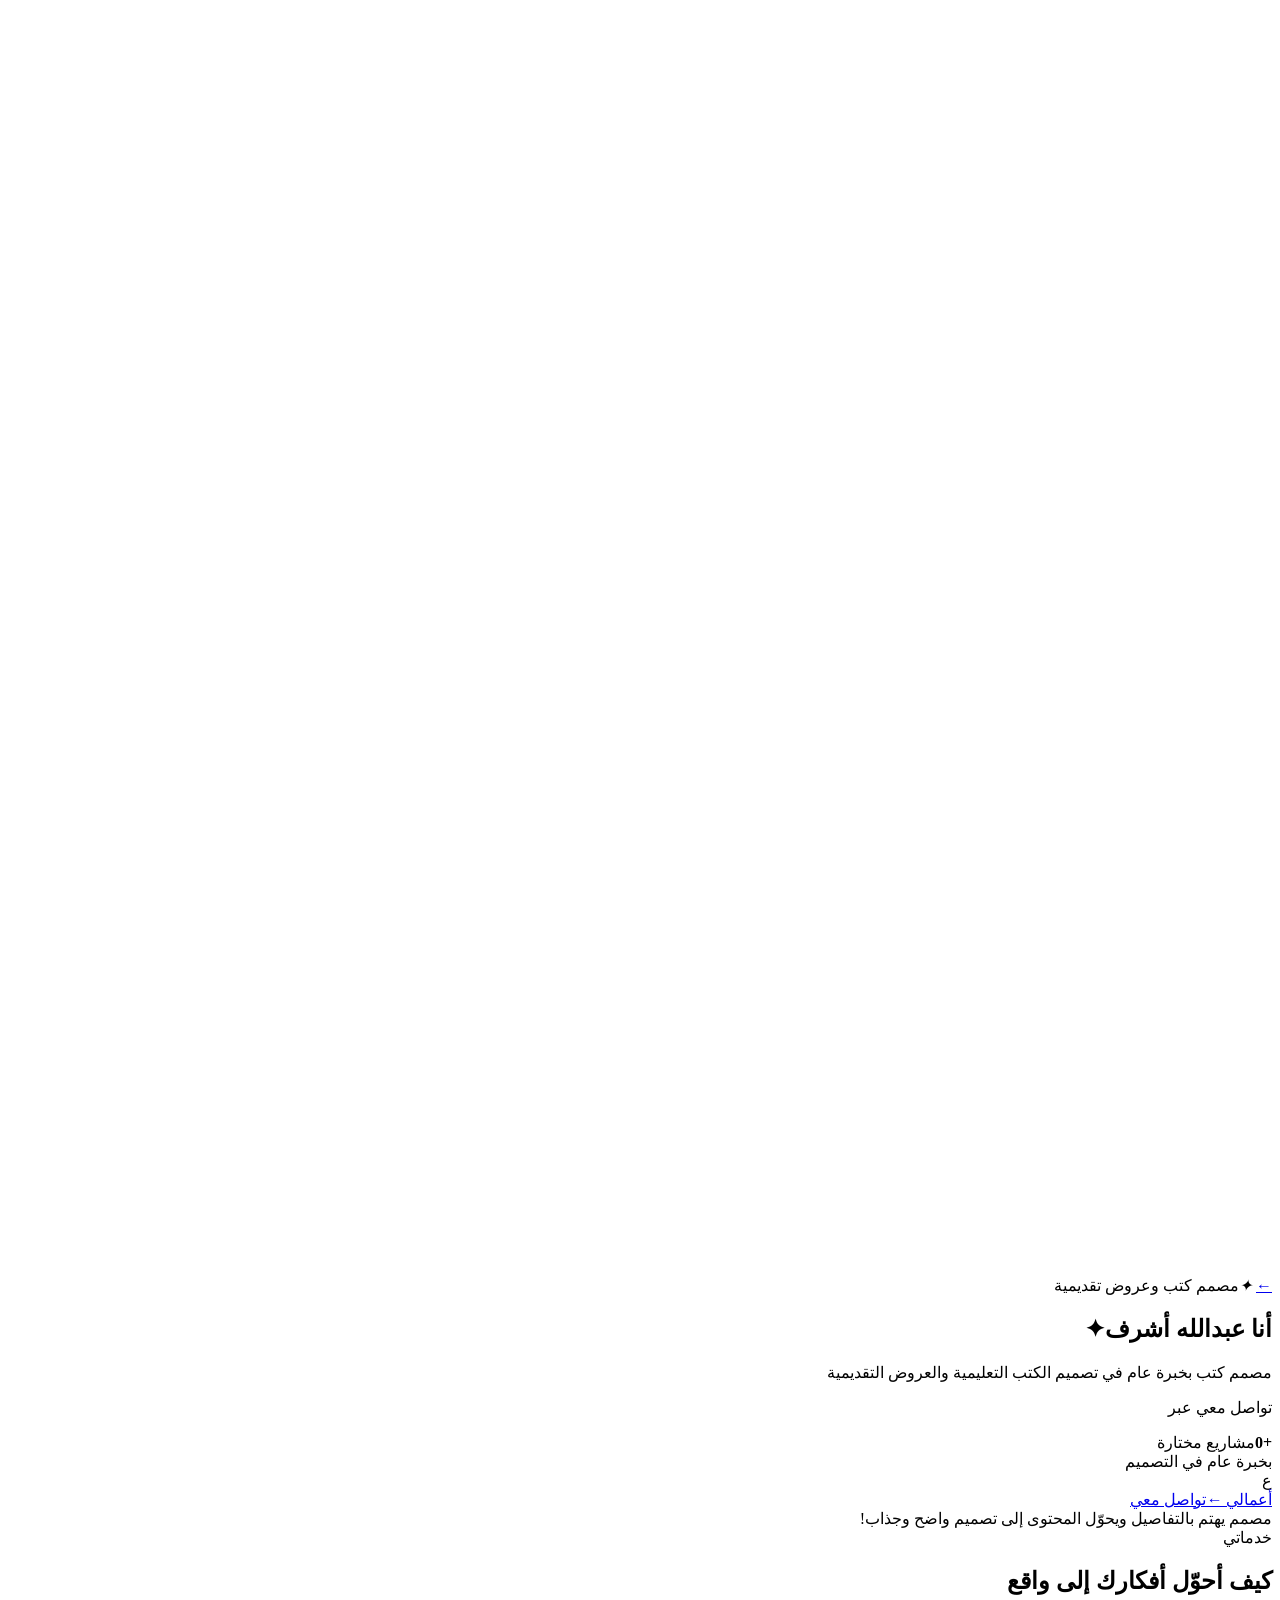
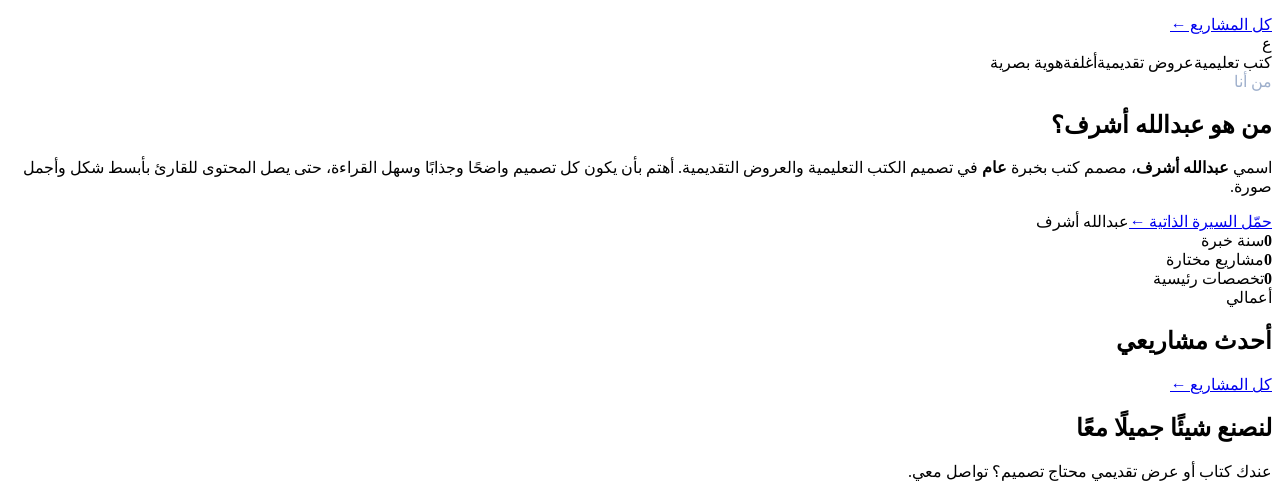
==== index.html @ 0f3d8033 "Add files via upload" ====
<!DOCTYPE html>
<html lang="ar" dir="rtl">
<head>
<meta charset="UTF-8">
<meta name="viewport" content="width=device-width, initial-scale=1, viewport-fit=cover">
<meta name="description" content="عبدالله أشرف — مصمم كتب تعليمية وعروض تقديمية. شاهد أعمالي وتواصل معي."><meta name="theme-color" content="#0a0f1e"><link rel="icon" href="data:image/svg+xml,%3Csvg xmlns=%27http://www.w3.org/2000/svg%27 viewBox=%270 0 100 100%27%3E%3Ccircle cx=%2750%27 cy=%2750%27 r=%2750%27 fill=%27%231f6feb%27/%3E%3Ctext x=%2750%27 y=%2766%27 font-size=%2750%27 text-anchor=%27middle%27 fill=%27white%27%3E%E2%9C%A6%3C/text%3E%3C/svg%3E">
<title>الرئيسية | عبدالله أشرف</title>
<link href="https://fonts.googleapis.com/css2?family=Cairo:wght@400;600;800;900&family=Aref+Ruqaa:wght@700&display=swap" rel="stylesheet">
<link rel="stylesheet" href="css/style.css">
</head>
<body>
<section class="hero">
  <a class="stamp" href="contact.html" aria-label="تواصل معي"><svg viewBox="0 0 120 120"><defs><path id="c" d="M60,60 m-47,0 a47,47 0 1,1 94,0 a47,47 0 1,1 -94,0"/></defs><text><textPath href="#c">تواصل معي ✦ تواصل معي ✦ تواصل معي ✦ تواصل معي ✦</textPath></text></svg><b>←</b></a>
  <span class="badge"><i>✦</i>مصمم كتب وعروض تقديمية</span>
  <h1>أنا <b>عبدالله أشرف</b><span class="spark">✦</span></h1>
  <p class="sub">مصمم كتب بخبرة عام في تصميم الكتب التعليمية والعروض التقديمية</p>
  <div class="stage reveal">
    <div class="side a"><div><p class="lbl">تواصل معي عبر</p><div class="socials" id="socials"></div></div><div class="proof"><b>+<span data-n="3">0</span></b><span>مشاريع مختارة<br>بخبرة عام في التصميم</span></div></div>
    <div class="photo-wrap"><div class="photo"><img src="images/profile.jpeg" alt="صورة عبدالله أشرف" onerror="this.style.display='none';this.nextElementSibling.style.display='grid'"><div class="ph">ع</div></div><div class="pair"><a class="btn" href="projects.html">أعمالي <i>←</i></a><a class="btn ghost" href="contact.html">تواصل معي</a></div></div>
    <div class="side b"><div class="quote">مصمم يهتم بالتفاصيل ويحوّل المحتوى إلى تصميم واضح وجذاب!</div><div class="tags" id="tags"></div></div>
  </div>
</section>
<div class="marquee"><div id="mq"></div></div>
<section class="sec" id="services">
  <div class="sec-head reveal"><div><span class="eyebrow"><span class="dots"></span>خدماتي</span><h2>كيف أحوّل <b>أفكارك</b> إلى واقع</h2></div><a class="btn dark" href="projects.html">كل المشاريع <i>←</i></a></div>
  <div class="svc reveal" id="svc"></div>
</section>
<div class="dark-sec" id="about"><div class="sec about-g">
  <div class="frame reveal"><div class="pic"><img src="images/profile.jpeg" alt="صورة عبدالله أشرف" onerror="this.style.display='none';this.nextElementSibling.style.display='grid'"><div class="ph">ع</div></div>
    <div class="float"><span style="--r:-8deg;left:4%;bottom:14%">كتب تعليمية</span><span style="--r:6deg;right:4%;bottom:30%;animation-delay:-1s">عروض تقديمية</span><span style="--r:-4deg;left:18%;bottom:3%;animation-delay:-2s">أغلفة</span><span style="--r:8deg;right:8%;bottom:8%;animation-delay:-3s">هوية بصرية</span></div></div>
  <div class="reveal"><span class="eyebrow" style="color:#9fb0cc"><span class="dots"></span>من أنا</span>
    <h2>من هو <b>عبدالله أشرف</b>؟</h2>
    <p>اسمي <b>عبدالله أشرف</b>، مصمم كتب بخبرة <b>عام</b> في تصميم الكتب التعليمية والعروض التقديمية. أهتم بأن يكون كل تصميم واضحًا وجذابًا وسهل القراءة، حتى يصل المحتوى للقارئ بأبسط شكل وأجمل صورة.</p>
    <div class="cvrow"><a class="btn" id="cv" href="cv.pdf" download>حمّل السيرة الذاتية <i>←</i></a><span class="sign">عبدالله أشرف</span></div>
    <div class="stats3"><div><b data-n="1">0</b><span>سنة خبرة</span></div><div><b data-n="3">0</b><span>مشاريع مختارة</span></div><div><b data-n="2">0</b><span>تخصصات رئيسية</span></div></div>
  </div></div></div>
<section class="sec" id="work">
  <div class="sec-head reveal"><div><span class="eyebrow"><span class="dots"></span>أعمالي</span><h2>أحدث <b>مشاريعي</b></h2></div></div>
  <div class="grid" id="projects" data-limit="3"></div>
  <div class="more"><a class="btn" href="projects.html">كل المشاريع <i>←</i></a></div>
</section>
<section class="sec contact reveal"><h2>لنصنع شيئًا <b>جميلًا</b> معًا</h2><p>عندك كتاب أو عرض تقديمي محتاج تصميم؟ تواصل معي.</p><div class="links" id="links"></div></section>
<script src="js/data.js"></script>
<script src="js/main.js"></script>
</body>
</html>
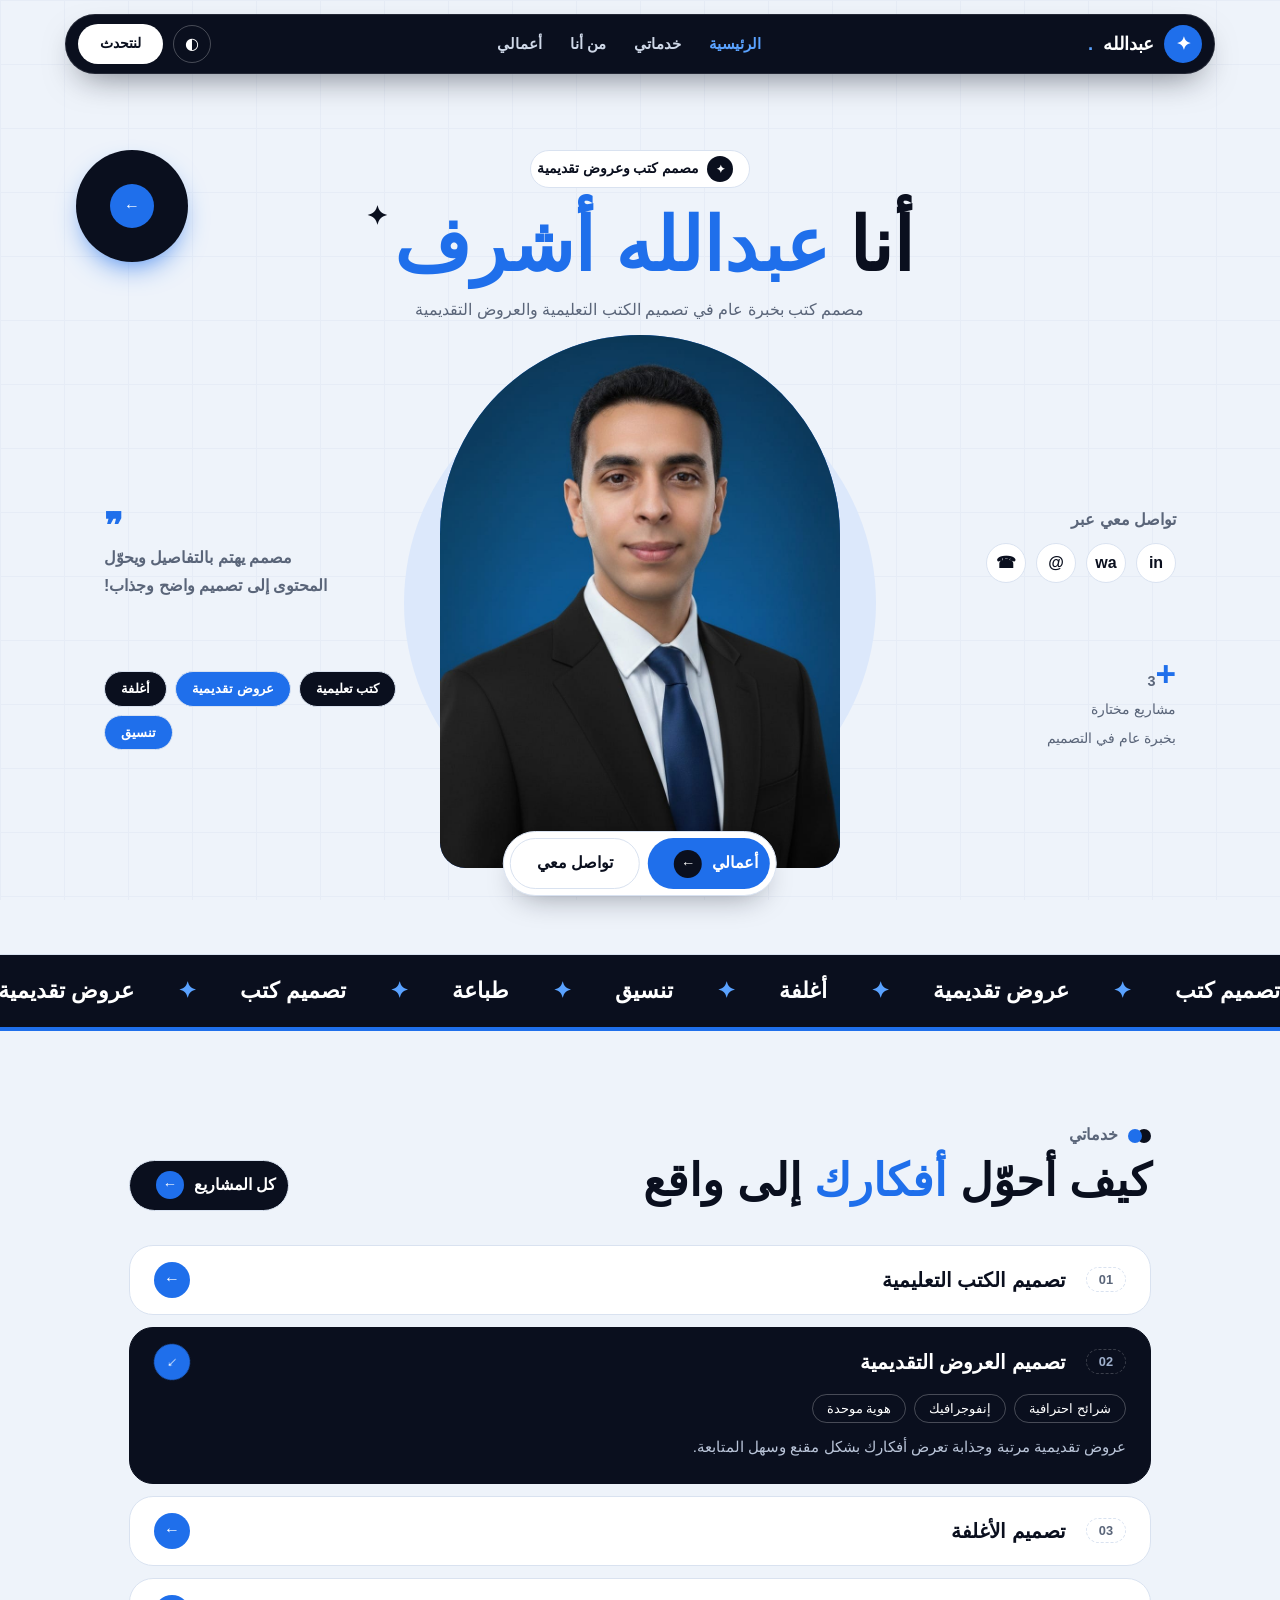
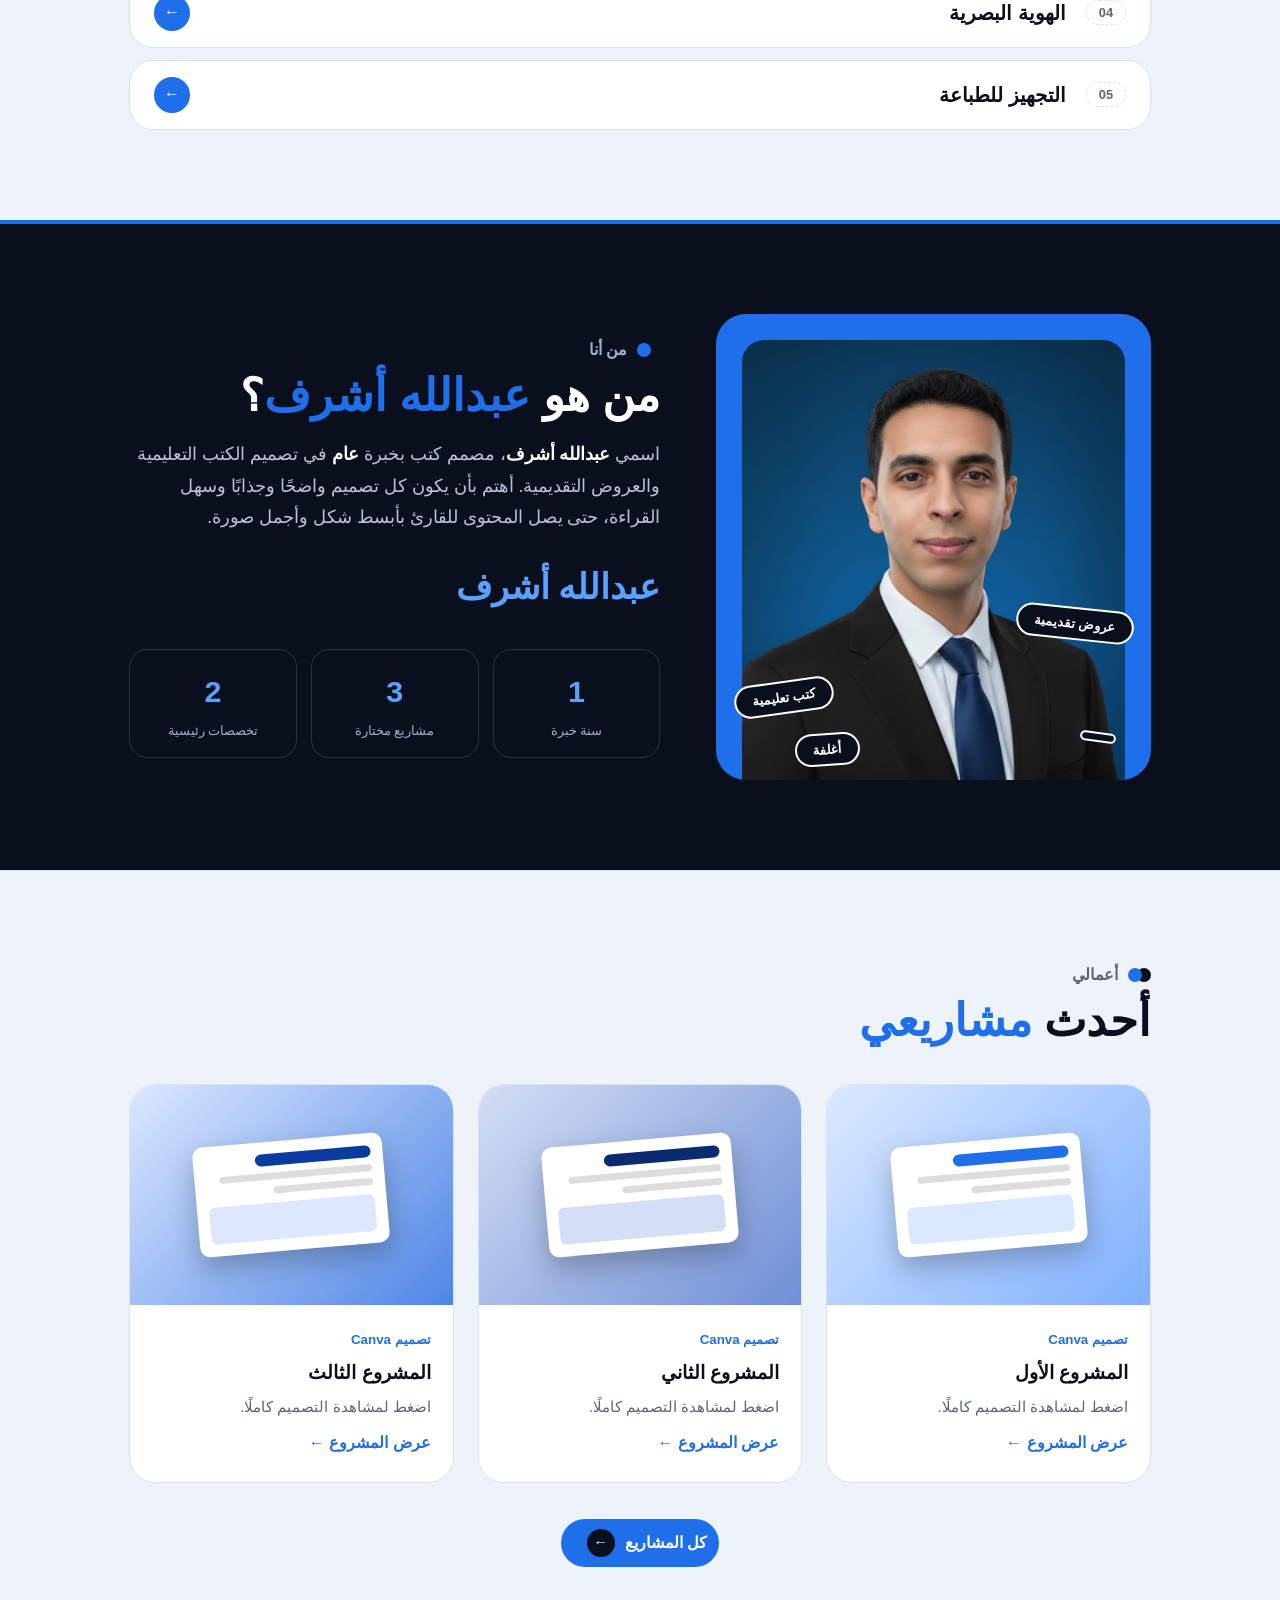
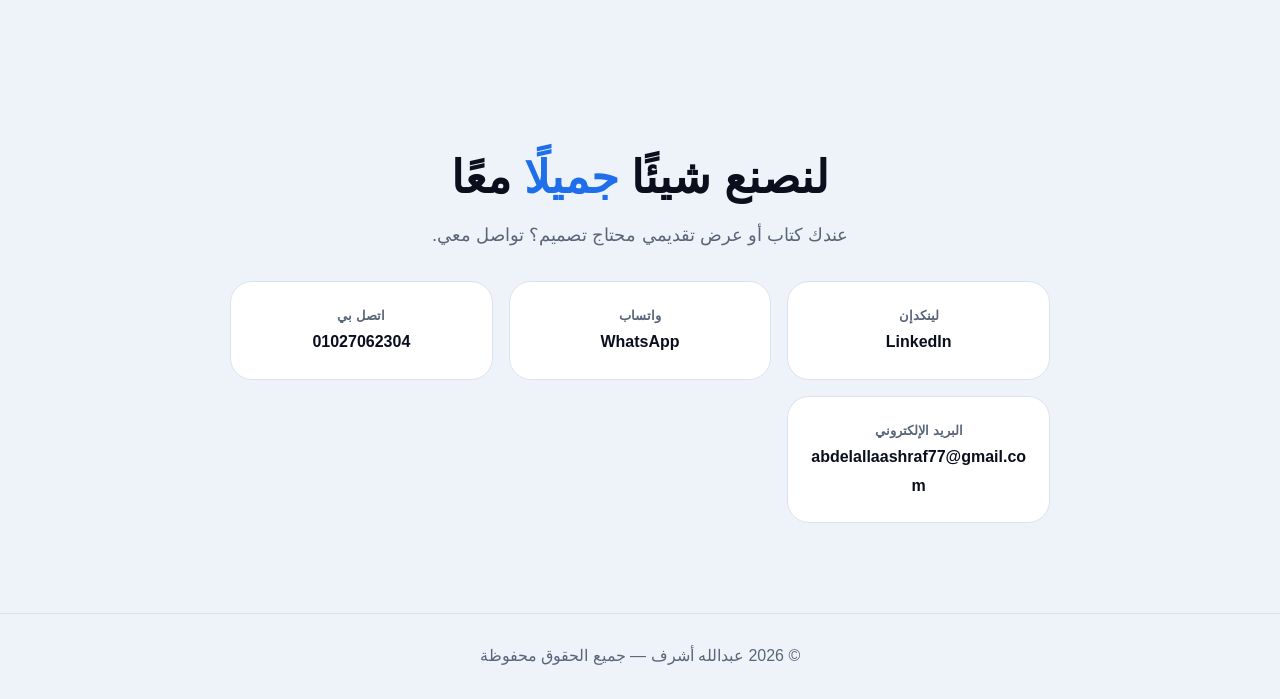
==== commit 33d51707: "Update index.html" ====
--- a/index.html
+++ b/index.html
@@ -27,7 +27,7 @@
 </section>
 <div class="dark-sec" id="about"><div class="sec about-g">
   <div class="frame reveal"><div class="pic"><img src="images/profile.jpeg" alt="صورة عبدالله أشرف" onerror="this.style.display='none';this.nextElementSibling.style.display='grid'"><div class="ph">ع</div></div>
-    <div class="float"><span style="--r:-8deg;left:4%;bottom:14%">كتب تعليمية</span><span style="--r:6deg;right:4%;bottom:30%;animation-delay:-1s">عروض تقديمية</span><span style="--r:-4deg;left:18%;bottom:3%;animation-delay:-2s">أغلفة</span><span style="--r:8deg;right:8%;bottom:8%;animation-delay:-3s">هوية بصرية</span></div></div>
+    <div class="float"><span style="--r:-8deg;left:4%;bottom:14%">كتب تعليمية</span><span style="--r:6deg;right:4%;bottom:30%;animation-delay:-1s">عروض تقديمية</span><span style="--r:-4deg;left:18%;bottom:3%;animation-delay:-2s">أغلفة</span><span style="--r:8deg;right:8%;bottom:8%;animation-delay:-3s"> </span></div></div>
   <div class="reveal"><span class="eyebrow" style="color:#9fb0cc"><span class="dots"></span>من أنا</span>
     <h2>من هو <b>عبدالله أشرف</b>؟</h2>
     <p>اسمي <b>عبدالله أشرف</b>، مصمم كتب بخبرة <b>عام</b> في تصميم الكتب التعليمية والعروض التقديمية. أهتم بأن يكون كل تصميم واضحًا وجذابًا وسهل القراءة، حتى يصل المحتوى للقارئ بأبسط شكل وأجمل صورة.</p>
--- a/css/style.css
+++ b/css/style.css
@@ -0,0 +1,104 @@
+
+:root{--bg:#eef3fa;--surface:#fff;--text:#0a0f1e;--muted:#5a6579;--line:#d9e2f0;--accent:#1f6feb;--accent2:#0b3b9e;--ink:#0a0f1e;--soft:#dce8fb}
+@media (prefers-color-scheme:dark){:root:not([data-theme="light"]){--bg:#05070d;--surface:#0d1220;--text:#eef3fb;--muted:#93a0b8;--line:#1b2438;--accent:#3b8bff;--accent2:#7cb4ff;--ink:#0d1220;--soft:#0f1a30;color-scheme:dark}}
+:root[data-theme="dark"]{--bg:#05070d;--surface:#0d1220;--text:#eef3fb;--muted:#93a0b8;--line:#1b2438;--accent:#3b8bff;--accent2:#7cb4ff;--ink:#0d1220;--soft:#0f1a30;color-scheme:dark}
+*{box-sizing:border-box;margin:0}
+html{scroll-behavior:smooth;scroll-padding-top:110px}
+body{font-family:'Cairo','Segoe UI',Tahoma,sans-serif;background:var(--bg);color:var(--text);line-height:1.8;overflow-x:hidden;transition:background .4s,color .4s}
+body::before{content:"";position:fixed;inset:0;background-image:linear-gradient(var(--line) 1px,transparent 1px),linear-gradient(90deg,var(--line) 1px,transparent 1px);background-size:64px 64px;opacity:.4;pointer-events:none;z-index:0}
+a{color:inherit;text-decoration:none}img{max-width:100%;display:block}[hidden]{display:none!important}
+h2{font-size:clamp(1.8rem,4.6vw,2.8rem);font-weight:900;line-height:1.35}h2 b{color:var(--accent)}
+/* nav */
+nav{position:fixed;top:calc(env(safe-area-inset-top,0px) + 14px);left:0;right:0;margin-inline:auto;width:min(1150px,92vw);z-index:50;background:#0a0f1e;color:#fff;border-radius:60px;padding:9px 12px;display:flex;align-items:center;justify-content:space-between;border:1px solid rgba(255,255,255,.1);box-shadow:0 14px 34px -14px rgba(10,15,30,.6)}
+.logo{display:flex;align-items:center;gap:10px;font-weight:900;font-size:1.15rem}.logo i{width:38px;height:38px;border-radius:50%;background:#1f6feb;display:grid;place-items:center;font-style:normal}.logo b{color:#5aa2ff}
+nav ul{display:flex;gap:28px;list-style:none}nav ul a{font-weight:700;font-size:.92rem;color:#cfd8e8;transition:color .2s}nav ul a:hover,nav ul a.on{color:#5aa2ff}
+.row{display:flex;align-items:center;gap:10px}
+#theme,.burger{width:38px;height:38px;border-radius:50%;border:1px solid rgba(255,255,255,.25);background:transparent;color:#fff;cursor:pointer;font-size:1rem}.burger{display:none}
+.cta{background:#fff;color:#0a0f1e;padding:7px 22px;border-radius:40px;font-weight:800;font-size:.9rem;transition:.25s}.cta:hover{background:#5aa2ff}
+/* buttons */
+.btn{display:inline-flex;align-items:center;gap:10px;padding:10px 12px 10px 26px;border-radius:50px;font-weight:800;font-family:inherit;font-size:1rem;border:0;cursor:pointer;background:var(--accent);color:#fff;transition:.25s}
+.btn i{width:28px;height:28px;border-radius:50%;background:#0a0f1e;display:grid;place-items:center;font-style:normal;font-size:.9rem}
+.btn.ghost{background:var(--surface);color:var(--text);border:1px solid var(--line);padding:10px 26px}.btn.dark{background:var(--ink);color:#fff;border:1px solid var(--line)}.btn.dark i{background:var(--accent)}
+.btn:hover{transform:translateY(-3px)}
+/* hero */
+.hero{position:relative;z-index:1;max-width:1200px;margin:auto;padding:150px 5vw 0;text-align:center}
+.badge{display:inline-flex;align-items:center;gap:8px;padding:5px 16px 5px 6px;background:var(--surface);border:1px solid var(--line);border-radius:50px;font-size:.85rem;font-weight:700}
+.badge i{width:26px;height:26px;border-radius:50%;background:var(--ink);color:#fff;display:grid;place-items:center;font-style:normal;font-size:.7rem}
+h1{font-size:clamp(2.3rem,7vw,4.6rem);font-weight:900;line-height:1.25;margin:12px 0 4px}h1 b{color:var(--accent)}.spark{font-size:.35em;vertical-align:top;color:var(--ink);margin-inline-start:6px}
+.sub{color:var(--muted);max-width:560px;margin:auto}
+.stamp{position:absolute;top:150px;inset-inline-end:3%;width:112px;height:112px;border-radius:50%;background:var(--ink);display:grid;place-items:center;color:#fff;box-shadow:0 12px 30px -12px var(--accent)}
+.stamp svg{position:absolute;inset:0;animation:spin 16s linear infinite}.stamp text{fill:#fff;font-size:10px;font-weight:800;font-family:'Cairo',sans-serif}
+.stamp b{width:44px;height:44px;border-radius:50%;background:var(--accent);display:grid;place-items:center;transition:transform .3s}.stamp:hover b{transform:scale(1.15)}
+@keyframes spin{to{transform:rotate(360deg)}}
+.stage{display:grid;grid-template-columns:1fr minmax(260px,400px) 1fr;gap:24px;align-items:center;margin-top:10px}
+.side{display:flex;flex-direction:column;gap:70px;text-align:start}.side.b{text-align:end;align-items:flex-end}
+.lbl{font-weight:700;color:var(--muted);margin-bottom:8px}
+.socials{display:flex;gap:10px}.socials a{width:40px;height:40px;border-radius:50%;background:var(--surface);border:1px solid var(--line);display:grid;place-items:center;font-weight:800;transition:.25s}.socials a:hover{background:var(--accent);color:#fff;transform:translateY(-4px)}
+.proof b{display:block;font-size:2.2rem;font-weight:900;color:var(--accent);line-height:1.2}.proof span{color:var(--muted);font-size:.9rem}
+.quote{font-weight:700;max-width:230px;color:var(--muted)}.quote::before{content:"❞";display:block;font-size:2.2rem;color:var(--accent);line-height:1}
+.tags{display:flex;flex-wrap:wrap;gap:8px;justify-content:flex-end}.tags span{padding:5px 16px;border-radius:40px;background:var(--ink);color:#fff;font-weight:700;font-size:.82rem;border:1px solid var(--line)}.tags span:nth-child(even){background:var(--accent)}
+.photo-wrap{position:relative;isolation:isolate;margin-bottom:56px}
+.photo-wrap::before{content:"";position:absolute;width:118%;aspect-ratio:1;border-radius:50%;background:var(--soft);inset-inline-start:-9%;top:6%;z-index:-1}
+.photo,.frame .pic{width:100%;aspect-ratio:3/4;border-radius:220px 220px 28px 28px;overflow:hidden;background:linear-gradient(160deg,var(--accent),var(--accent2));position:relative}
+.photo img,.pic img{width:100%;height:100%;object-fit:cover;object-position:top}
+.ph{display:none;position:absolute;inset:0;place-items:center;font-size:6rem;font-weight:900;color:#fff}
+.pair{position:absolute;bottom:-28px;left:50%;transform:translateX(-50%);display:flex;gap:8px;padding:6px;background:var(--surface);border:1px solid var(--line);border-radius:50px;box-shadow:0 14px 30px -14px rgba(10,15,30,.4);white-space:nowrap}
+/* marquee */
+.marquee{position:relative;z-index:1;background:var(--ink);color:#fff;border-bottom:4px solid var(--accent);padding:16px 0;overflow:hidden;margin-top:30px;border-top:1px solid var(--line)}
+.marquee div{display:flex;gap:44px;width:max-content;animation:run 26s linear infinite;font-weight:800;font-size:1.4rem}.marquee em{font-style:normal;color:#5aa2ff}
+@keyframes run{to{transform:translateX(50%)}}
+/* sections */
+.sec{position:relative;z-index:1;max-width:1150px;margin:auto;padding:90px 5vw}
+.sec-head{display:flex;justify-content:space-between;align-items:flex-end;gap:20px;flex-wrap:wrap;margin-bottom:34px}
+.eyebrow{display:flex;align-items:center;gap:10px;font-weight:700;color:var(--muted)}
+.dots{display:inline-flex}.dots::before,.dots::after{content:"";width:14px;height:14px;border-radius:50%;background:var(--ink)}.dots::after{background:var(--accent);margin-inline-start:-5px}
+.svc{display:flex;flex-direction:column;gap:12px}
+.svc-item{background:var(--surface);border:1px solid var(--line);border-radius:24px;padding:16px 24px;cursor:pointer;transition:background .35s,color .35s,border-color .35s}
+.svc-row{display:flex;align-items:center;gap:20px}.svc-row h3{flex:1;font-size:1.25rem;font-weight:800}
+.svc-row .n{font-size:.8rem;font-weight:800;color:var(--muted);border:1px dashed var(--line);border-radius:30px;padding:0 12px}
+.go{width:36px;height:36px;border-radius:50%;background:var(--accent);color:#fff;display:grid;place-items:center;transition:transform .35s}
+.svc-body{display:grid;grid-template-rows:0fr;transition:grid-template-rows .4s}.svc-body>div{overflow:hidden}
+.svc-item.open{background:var(--ink);color:#fff;border-color:var(--ink)}.svc-item.open .svc-body{grid-template-rows:1fr}.svc-item.open .go{transform:rotate(-45deg)}.svc-item.open .n{color:#9fb0cc;border-color:rgba(255,255,255,.2)}
+.svc-tags{display:flex;flex-wrap:wrap;gap:8px;padding-top:14px}.svc-tags span{border:1px solid rgba(255,255,255,.25);padding:2px 14px;border-radius:30px;font-size:.82rem}
+.svc-body p{color:#b9c4d8;font-size:.95rem;margin:10px 0 6px}
+/* about dark */
+.dark-sec{position:relative;z-index:1;background:var(--ink);color:#fff;border-top:4px solid var(--accent);border-bottom:1px solid var(--line)}
+.about-g{display:grid;grid-template-columns:.9fr 1.1fr;gap:56px;align-items:center}
+.frame{position:relative;background:var(--accent);border-radius:30px;padding:26px 26px 0}.frame .pic{border-radius:22px 22px 0 0;aspect-ratio:4/4.6}
+.float span{position:absolute;background:#0a0f1e;color:#fff;border:2px solid #fff;padding:3px 16px;border-radius:40px;font-weight:800;font-size:.8rem;transform:rotate(var(--r));animation:bob 5s ease-in-out infinite}
+@keyframes bob{50%{translate:0 -10px}}
+.dark-sec p{color:#b9c4d8;font-size:1.1rem;margin:14px 0 22px}.dark-sec p b{color:#fff}
+.cvrow{display:flex;align-items:center;gap:22px;flex-wrap:wrap}.sign{font-family:'Aref Ruqaa',serif;font-size:2.2rem;color:#5aa2ff;font-weight:700}
+.stats3{display:grid;grid-template-columns:repeat(3,1fr);gap:14px;margin-top:30px}.stats3 div{border:1px solid rgba(255,255,255,.14);border-radius:18px;padding:14px;text-align:center}.stats3 b{font-size:1.9rem;font-weight:900;color:#5aa2ff}.stats3 span{display:block;font-size:.82rem;color:#9fb0cc}
+/* projects */
+.grid{display:grid;grid-template-columns:repeat(auto-fill,minmax(300px,1fr));gap:24px}
+.card{background:var(--surface);border:1px solid var(--line);border-radius:26px;overflow:hidden;transition:transform .3s,box-shadow .3s}.card:hover{transform:translateY(-8px);box-shadow:0 20px 40px -18px var(--accent)}
+.cover{height:220px;display:grid;place-items:center;position:relative;overflow:hidden}
+.book{width:110px;height:150px;border-radius:4px 10px 10px 4px;box-shadow:-8px 10px 24px rgba(0,0,0,.3);padding:12px 10px;color:#fff;font-weight:900;font-size:.8rem;line-height:1.4;position:relative;transition:transform .5s;transform:perspective(500px) rotateY(18deg)}
+.card:hover .book{transform:perspective(500px) rotateY(-8deg) scale(1.08)}
+.book::before{content:"";position:absolute;inset-block:0;inset-inline-start:0;width:8px;background:rgba(0,0,0,.18)}.book i{display:block;width:34px;height:34px;border-radius:50%;background:rgba(255,255,255,.4);margin-top:16px}
+.slide{width:190px;height:110px;border-radius:10px;background:#fff;box-shadow:0 12px 28px rgba(0,0,0,.25);padding:12px;display:flex;flex-direction:column;gap:7px;transition:transform .5s;transform:rotate(-5deg)}.card:hover .slide{transform:rotate(2deg) scale(1.08)}
+.slide b{height:12px;width:70%;border-radius:6px}.slide u{height:7px;border-radius:4px;background:#ddd;width:92%}.slide u:nth-child(3){width:60%}.slide em{flex:1;border-radius:6px;margin-top:2px}
+.info{padding:20px 22px 24px}.info small{color:var(--accent);font-weight:700}.info h3{font-size:1.2rem;margin:2px 0 4px}.info p{color:var(--muted);font-size:.92rem}
+.more{text-align:center;margin-top:36px}
+.filters{display:flex;gap:10px;flex-wrap:wrap;margin-bottom:28px}.filters button{font-family:inherit;font-weight:700;padding:9px 22px;border-radius:50px;border:1px solid var(--line);background:var(--surface);color:var(--text);cursor:pointer;transition:.25s}.filters button.on,.filters button:hover{background:var(--accent);color:#fff;border-color:var(--accent)}
+.skills{display:flex;flex-wrap:wrap;gap:12px}.skills span{padding:10px 22px;border-radius:50px;border:1px solid var(--line);background:var(--surface);font-weight:700;transition:.25s}.skills span:hover{background:var(--accent);color:#fff;transform:rotate(-3deg) scale(1.06)}
+.contact{text-align:center}.contact p{color:var(--muted);font-size:1.15rem;margin:10px 0 30px}
+.links{display:grid;grid-template-columns:repeat(auto-fit,minmax(230px,1fr));gap:16px;max-width:820px;margin:auto}
+.link{background:var(--surface);border:1px solid var(--line);border-radius:22px;padding:22px 16px;font-weight:700;transition:.3s;display:block;direction:ltr;overflow-wrap:anywhere}.link small{display:block;color:var(--muted);font-weight:600;direction:rtl}.link:hover{background:var(--accent);color:#fff;transform:translateY(-6px)}.link:hover small{color:#dbe8ff}
+.page-head{padding-top:150px;padding-bottom:0}
+footer{position:relative;z-index:1;text-align:center;padding:28px 5vw calc(env(safe-area-inset-bottom,0px) + 28px);color:var(--muted);border-top:1px solid var(--line)}
+.reveal{opacity:0;transform:translateY(40px);transition:opacity .8s,transform .8s}.reveal.in{opacity:1;transform:none}
+/* responsive */
+@media(max-width:900px){.stage{grid-template-columns:1fr;gap:34px}.photo-wrap{order:-1;width:min(320px,76vw);margin:0 auto 56px}.side{flex-direction:row;justify-content:space-around;gap:24px;text-align:center!important;align-items:flex-start!important;flex-wrap:wrap}.side.b{flex-direction:column;align-items:center!important}.tags{justify-content:center}.quote{max-width:340px;margin:auto}.about-g{grid-template-columns:1fr;gap:40px}.frame{max-width:420px;margin:auto}.stamp{width:86px;height:86px;top:118px}.stamp b{width:34px;height:34px}}
+@media(max-width:720px){.burger{display:block}.cta{display:none}nav ul{position:absolute;top:calc(100% + 10px);left:0;right:0;flex-direction:column;gap:0;background:#0a0f1e;border-radius:24px;padding:8px 22px;transform:translateY(-20px);opacity:0;pointer-events:none;transition:.3s;border:1px solid rgba(255,255,255,.1)}nav ul.open{transform:none;opacity:1;pointer-events:auto}nav ul li{padding:10px 0;border-bottom:1px solid rgba(255,255,255,.08)}nav ul li:last-child{border:0}.stamp{display:none}.sec{padding:64px 5vw}.hero{padding-top:120px}.grid{grid-template-columns:1fr}.svc-item{padding:14px 18px}.svc-row{gap:12px}.svc-row h3{font-size:1.05rem}.marquee div{font-size:1.1rem}}
+@media(max-width:380px){.pair{flex-direction:column;border-radius:26px}.stats3{grid-template-columns:1fr}}
+@media(min-width:1500px){.sec,.hero{max-width:1300px}}
+@media(prefers-reduced-motion:reduce){*{animation:none!important;transition:none!important}.reveal{opacity:1;transform:none}}
+
+.card{cursor:pointer}.view{display:inline-block;margin-top:8px;font-weight:800;color:var(--accent)}
+.modal{position:fixed;inset:0;z-index:100;background:rgba(5,7,13,.86);display:none;place-items:center;padding:calc(env(safe-area-inset-top,0px) + 16px) 4vw calc(env(safe-area-inset-bottom,0px) + 16px)}.modal.open{display:grid}
+.modal-box{width:min(1000px,100%);background:var(--surface);border-radius:22px;overflow:hidden;border:1px solid var(--line)}
+.modal-bar{display:flex;justify-content:space-between;align-items:center;gap:12px;padding:12px 18px}.modal-bar span{display:flex;align-items:center;gap:14px}.modal-bar a{color:var(--accent);font-weight:800;font-size:.9rem}
+#mx{width:34px;height:34px;border-radius:50%;border:1px solid var(--line);background:var(--bg);color:var(--text);cursor:pointer}
+.embed{position:relative;width:100%;height:min(72vh,56vw);min-height:320px;background:#000}.embed iframe{position:absolute;inset:0;width:100%;height:100%;border:0}
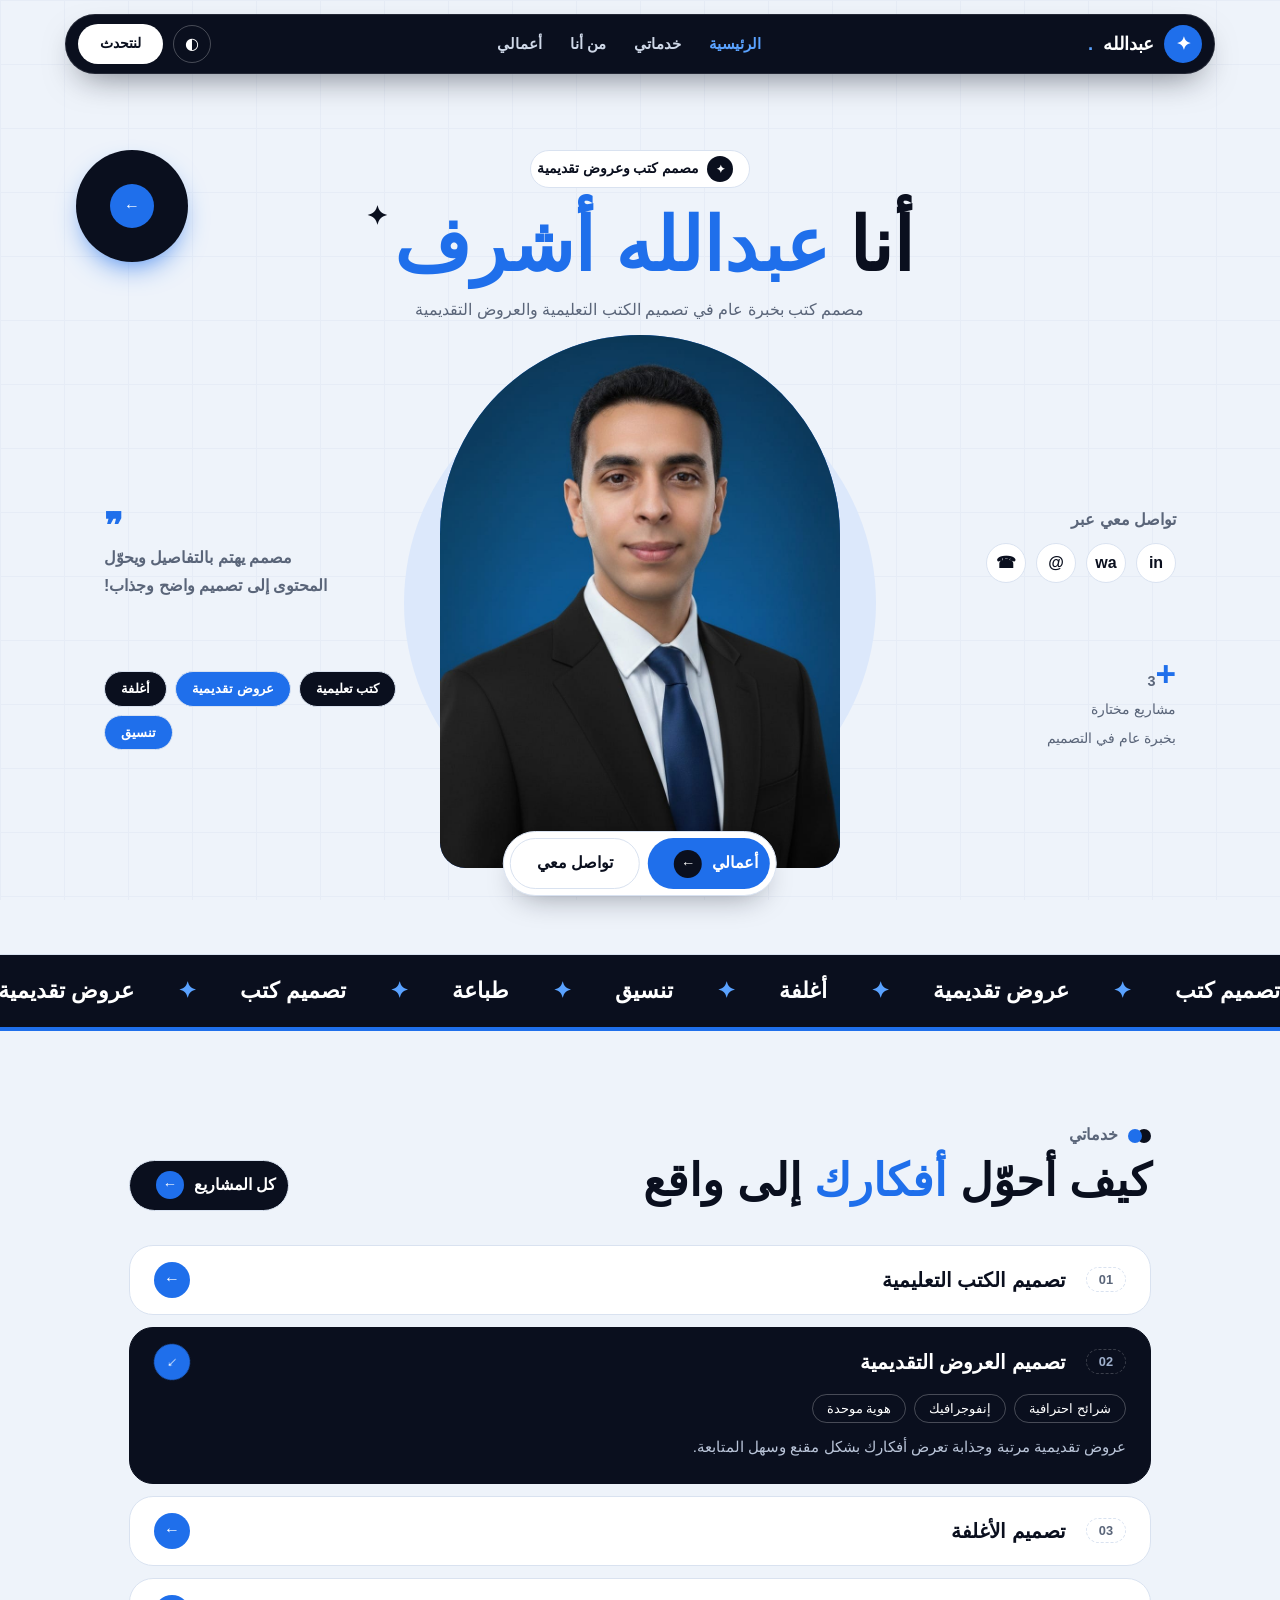
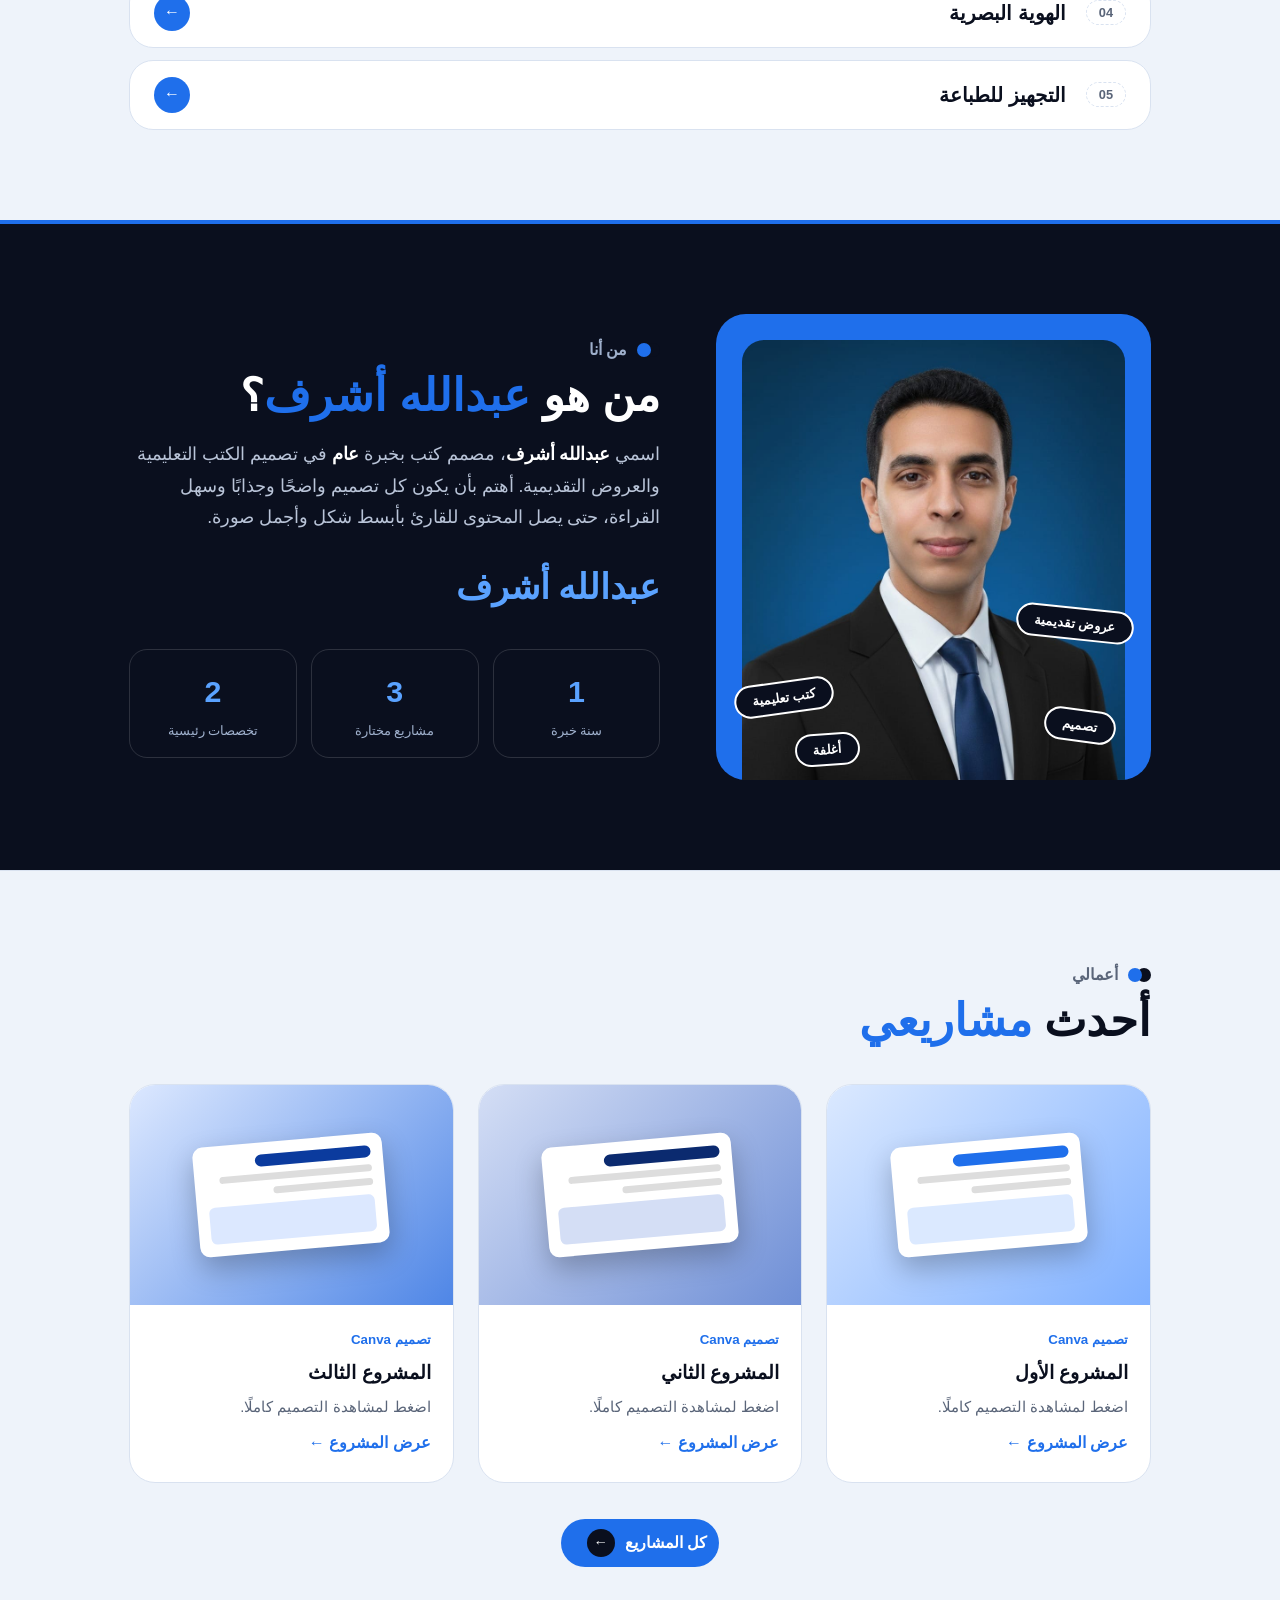
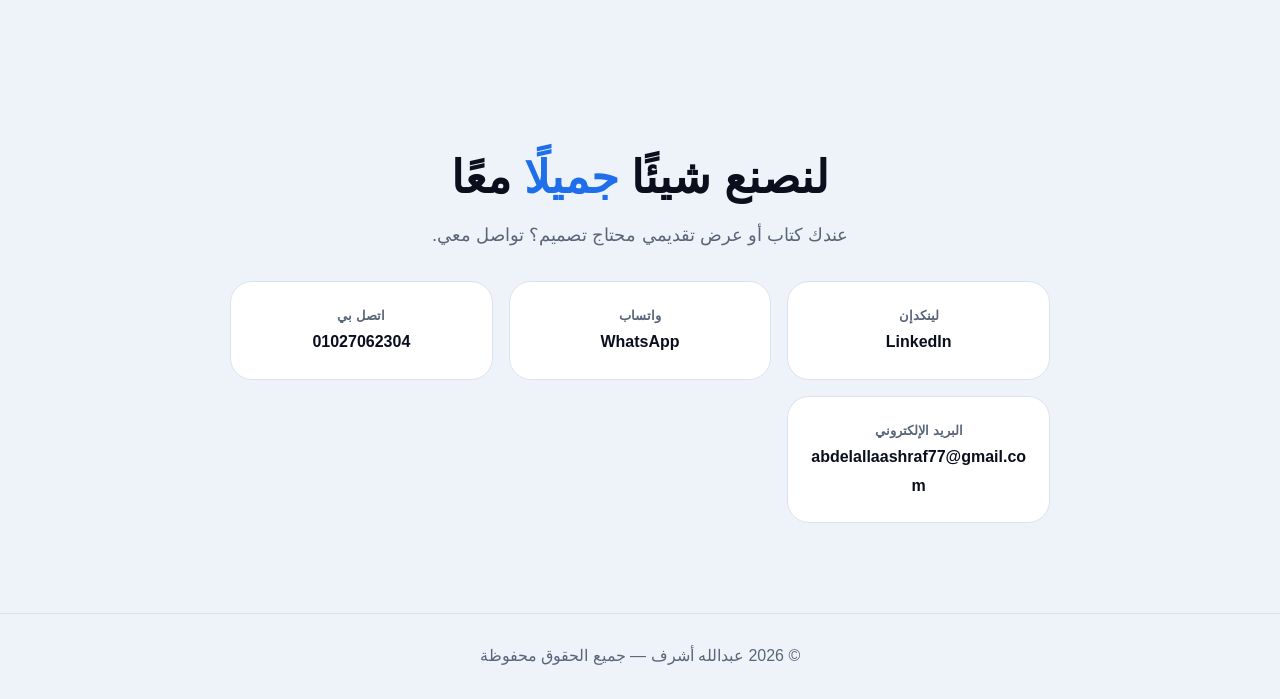
==== commit a1b3beb8: "Update profile section with new design elements" ====
--- a/index.html
+++ b/index.html
@@ -27,7 +27,7 @@
 </section>
 <div class="dark-sec" id="about"><div class="sec about-g">
   <div class="frame reveal"><div class="pic"><img src="images/profile.jpeg" alt="صورة عبدالله أشرف" onerror="this.style.display='none';this.nextElementSibling.style.display='grid'"><div class="ph">ع</div></div>
-    <div class="float"><span style="--r:-8deg;left:4%;bottom:14%">كتب تعليمية</span><span style="--r:6deg;right:4%;bottom:30%;animation-delay:-1s">عروض تقديمية</span><span style="--r:-4deg;left:18%;bottom:3%;animation-delay:-2s">أغلفة</span><span style="--r:8deg;right:8%;bottom:8%;animation-delay:-3s"> </span></div></div>
+    <div class="float"><span style="--r:-8deg;left:4%;bottom:14%">كتب تعليمية</span><span style="--r:6deg;right:4%;bottom:30%;animation-delay:-1s">عروض تقديمية</span><span style="--r:-4deg;left:18%;bottom:3%;animation-delay:-2s">أغلفة</span><span style="--r:8deg;right:8%;bottom:8%;animation-delay:-3s"> تصميم </span></div></div>
   <div class="reveal"><span class="eyebrow" style="color:#9fb0cc"><span class="dots"></span>من أنا</span>
     <h2>من هو <b>عبدالله أشرف</b>؟</h2>
     <p>اسمي <b>عبدالله أشرف</b>، مصمم كتب بخبرة <b>عام</b> في تصميم الكتب التعليمية والعروض التقديمية. أهتم بأن يكون كل تصميم واضحًا وجذابًا وسهل القراءة، حتى يصل المحتوى للقارئ بأبسط شكل وأجمل صورة.</p>
